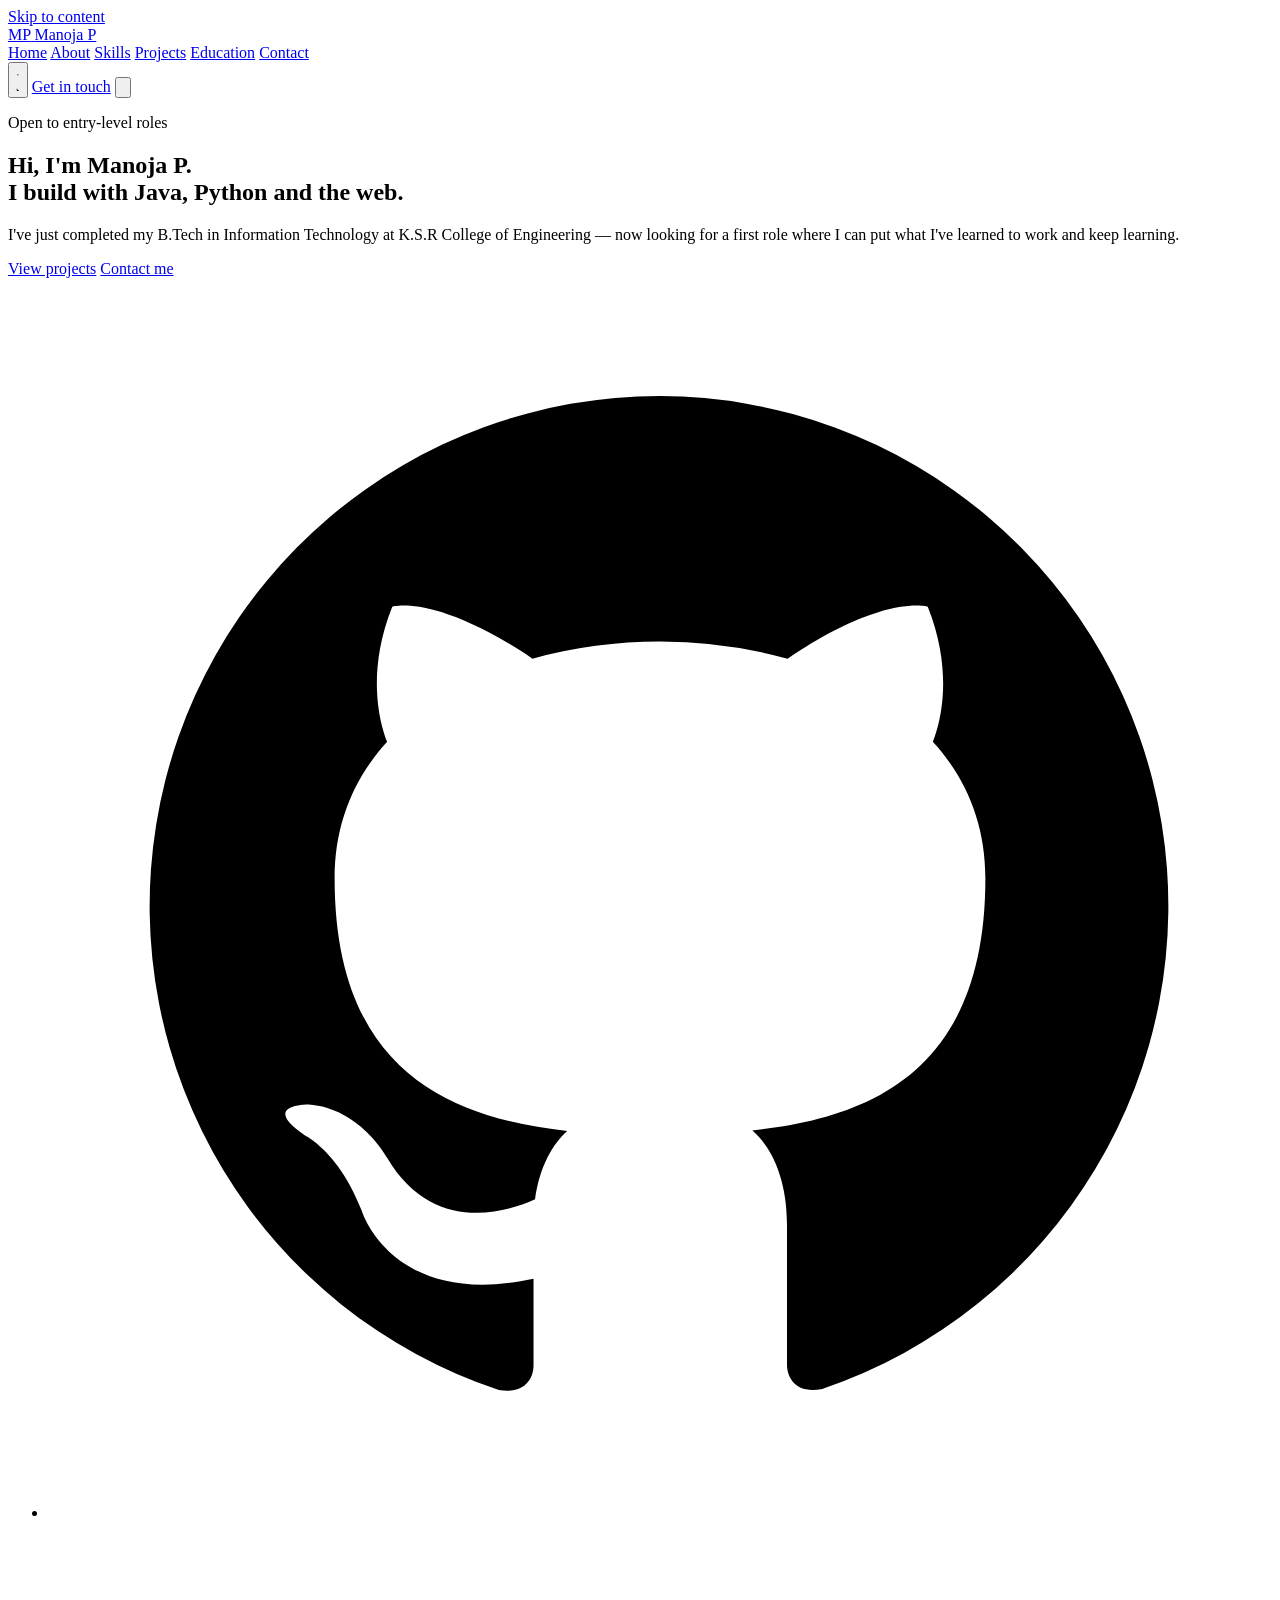
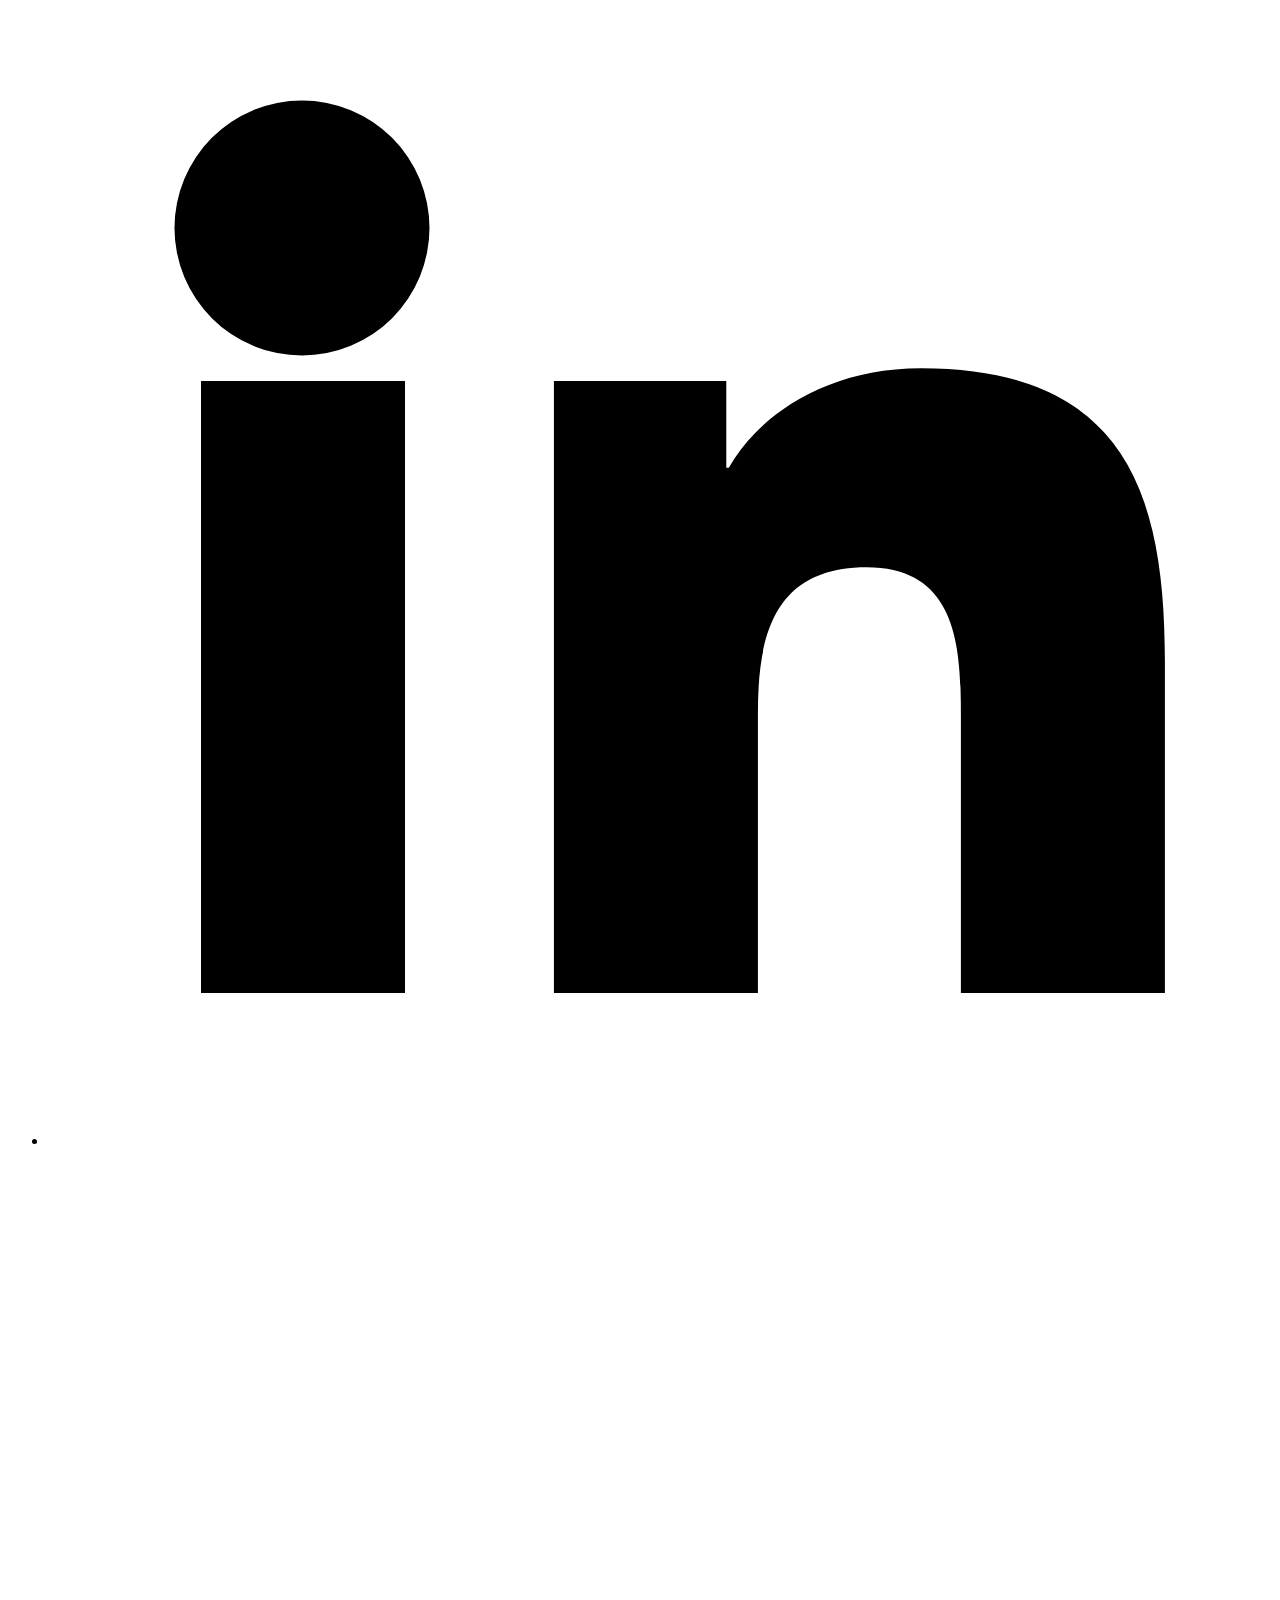
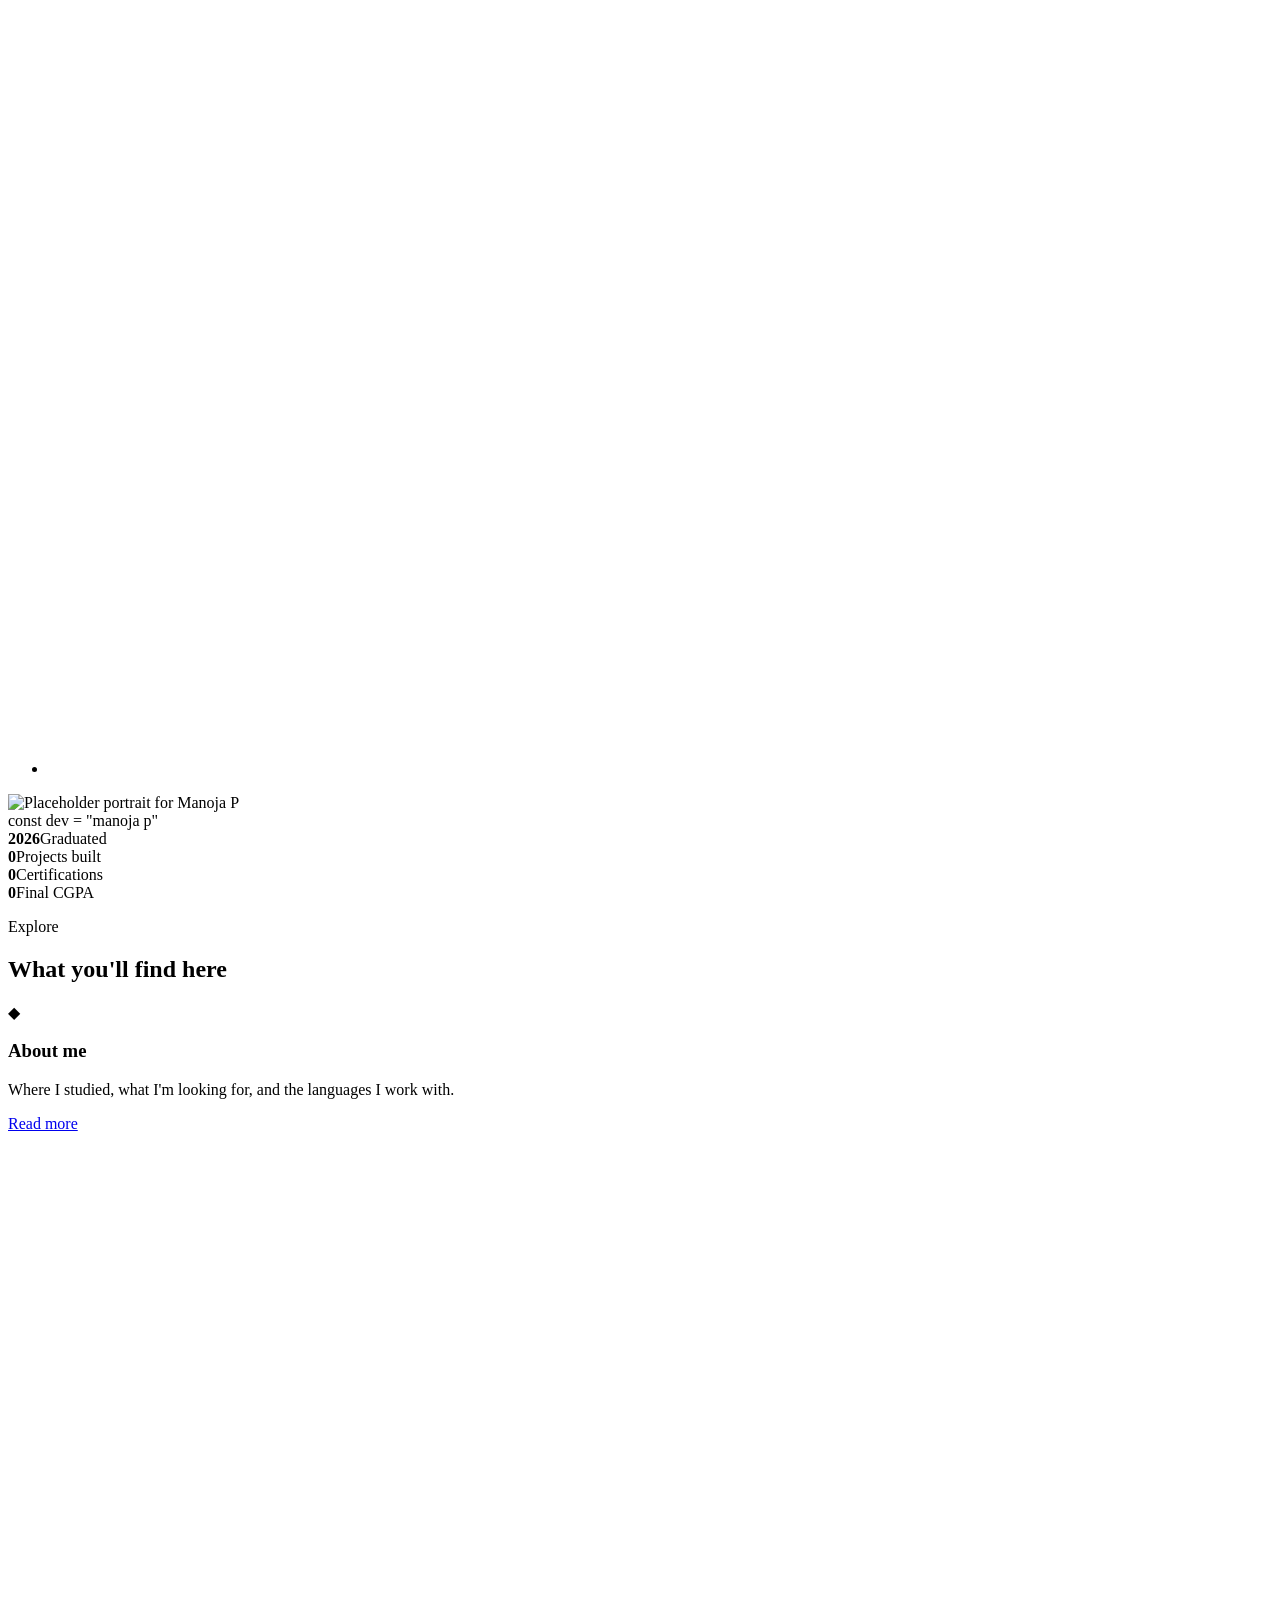
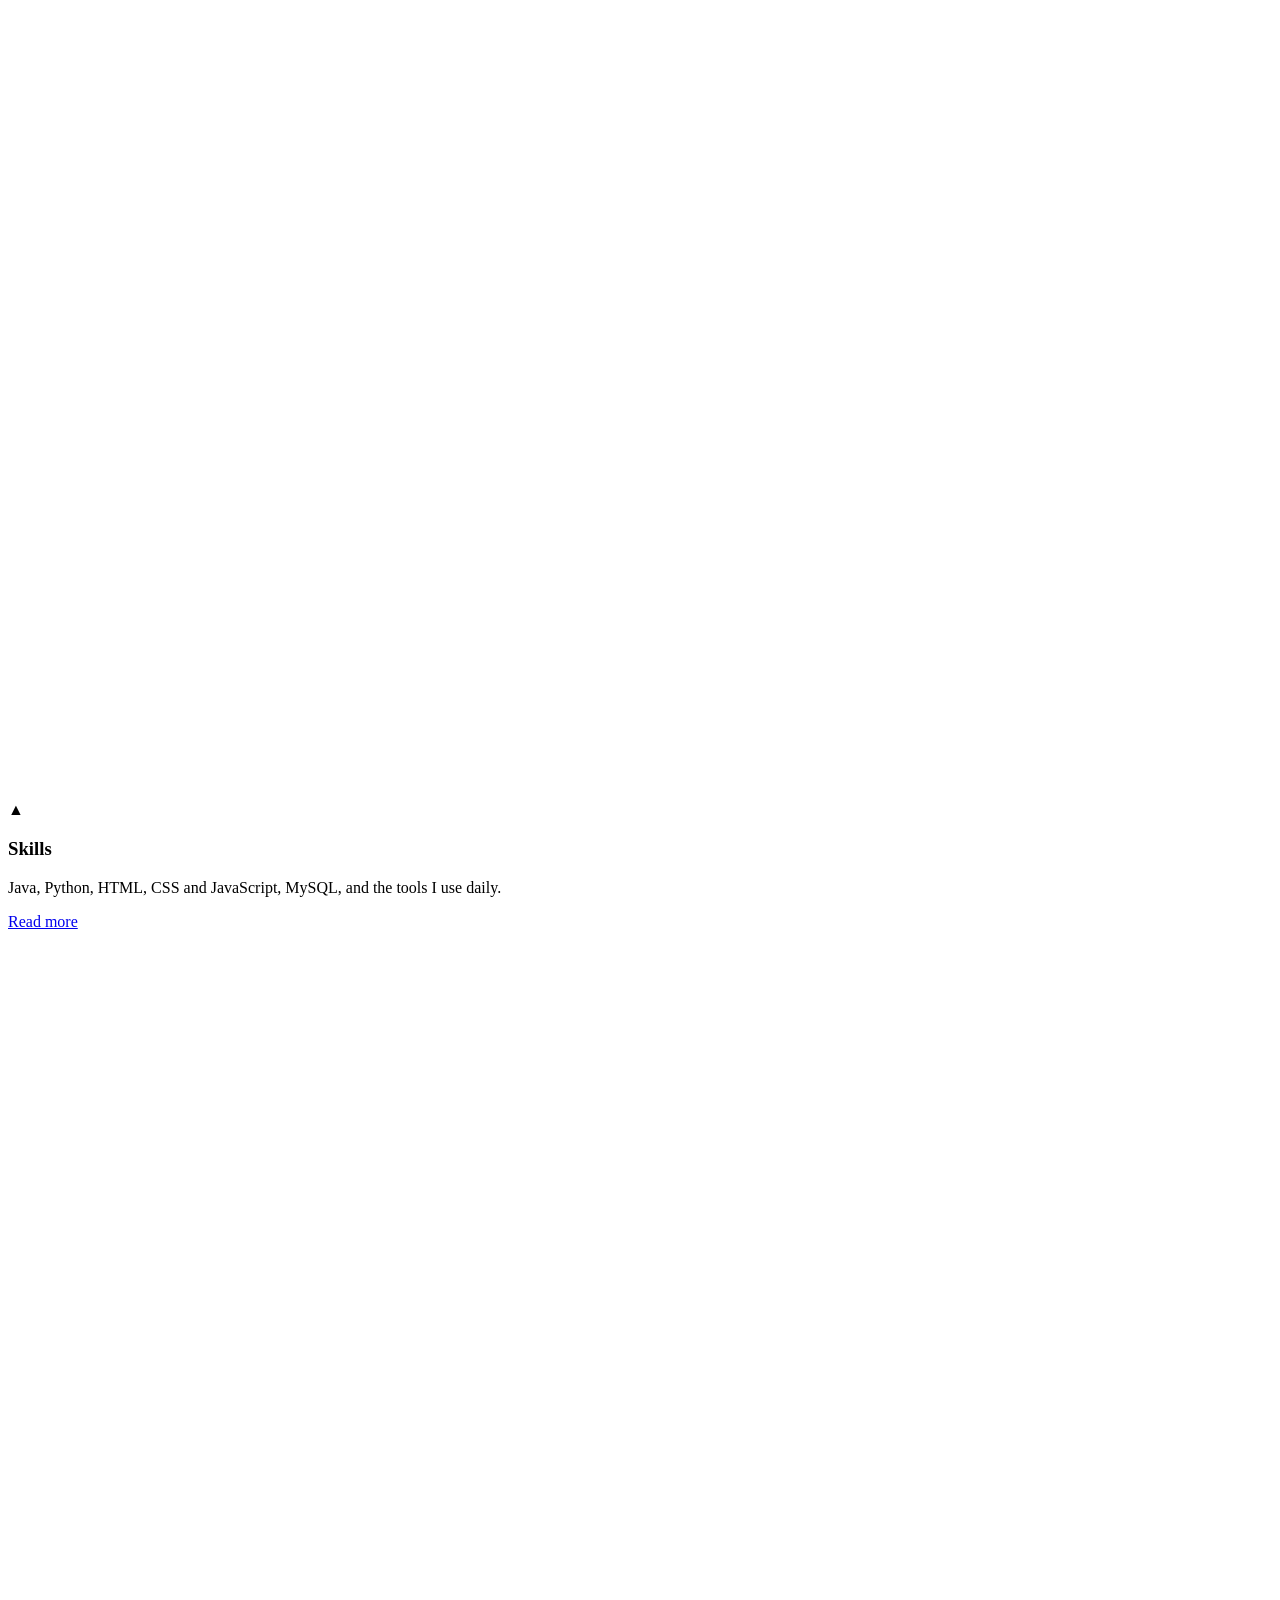
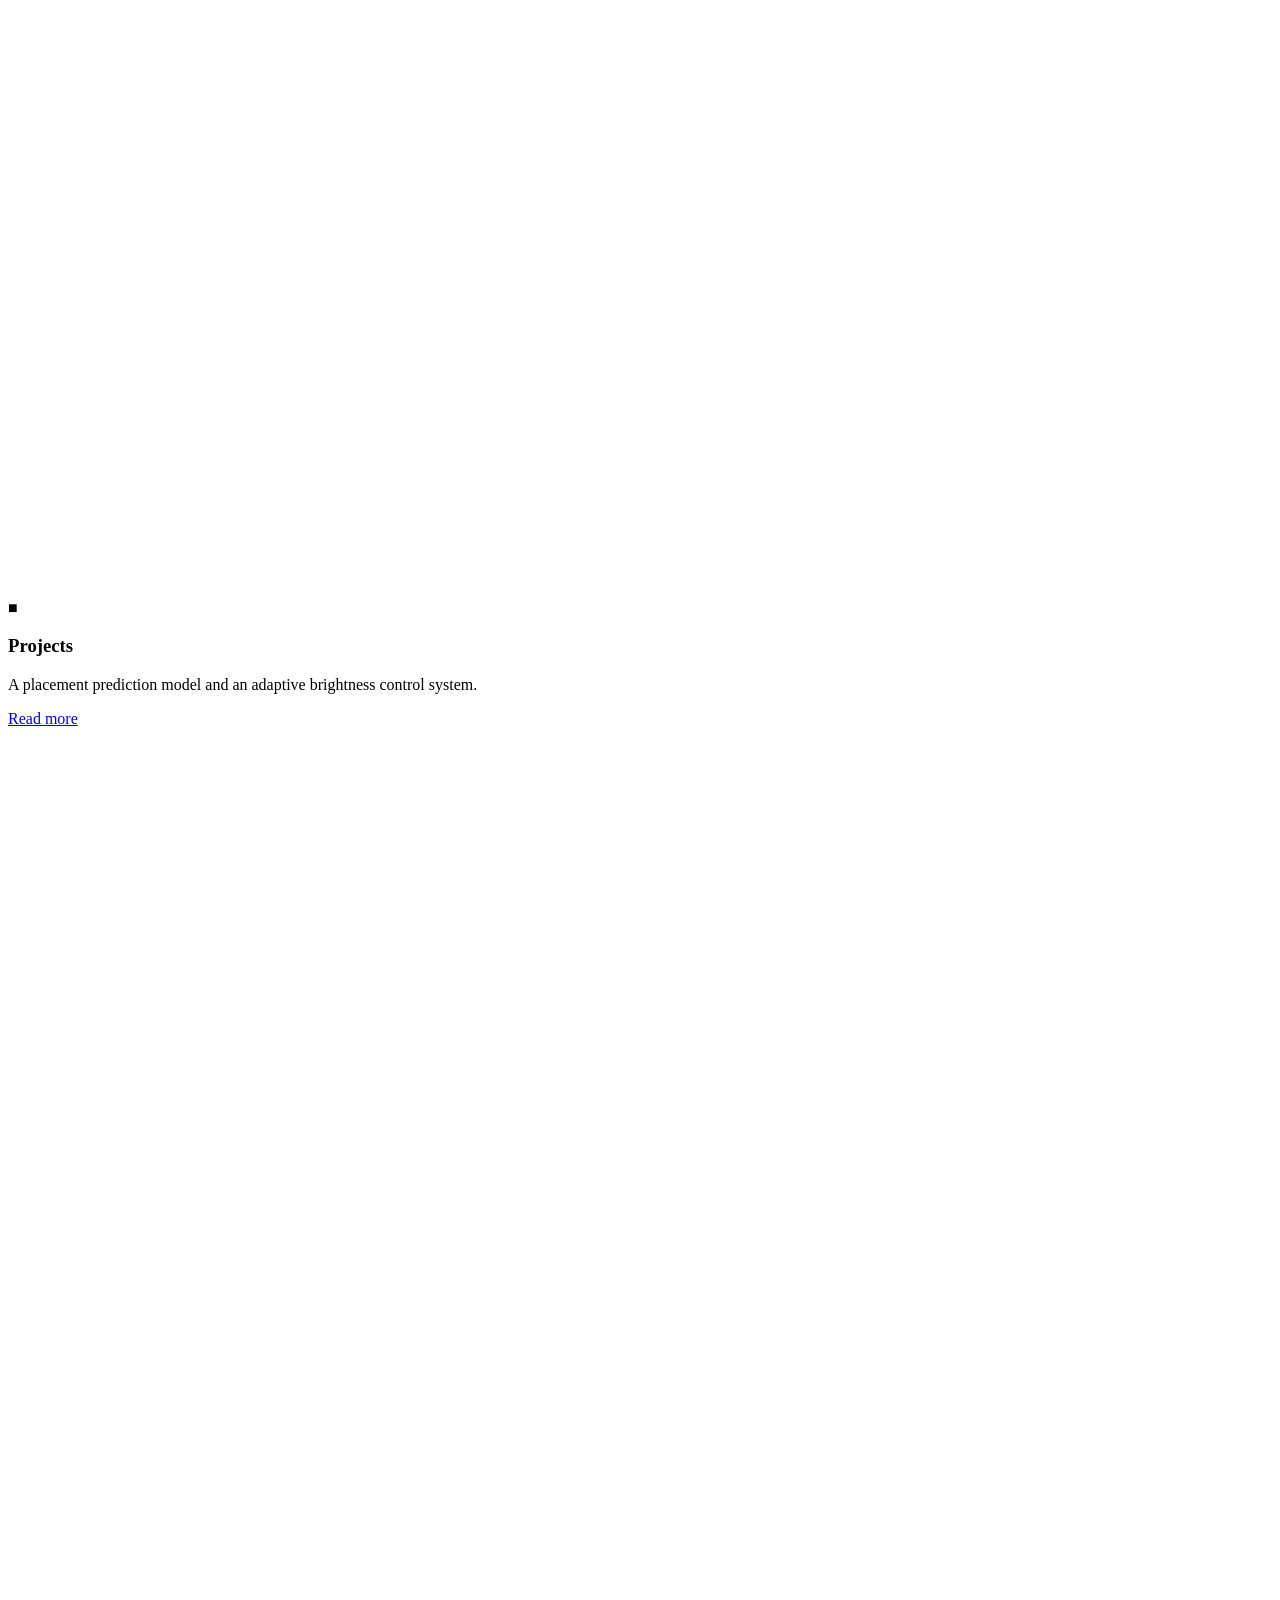
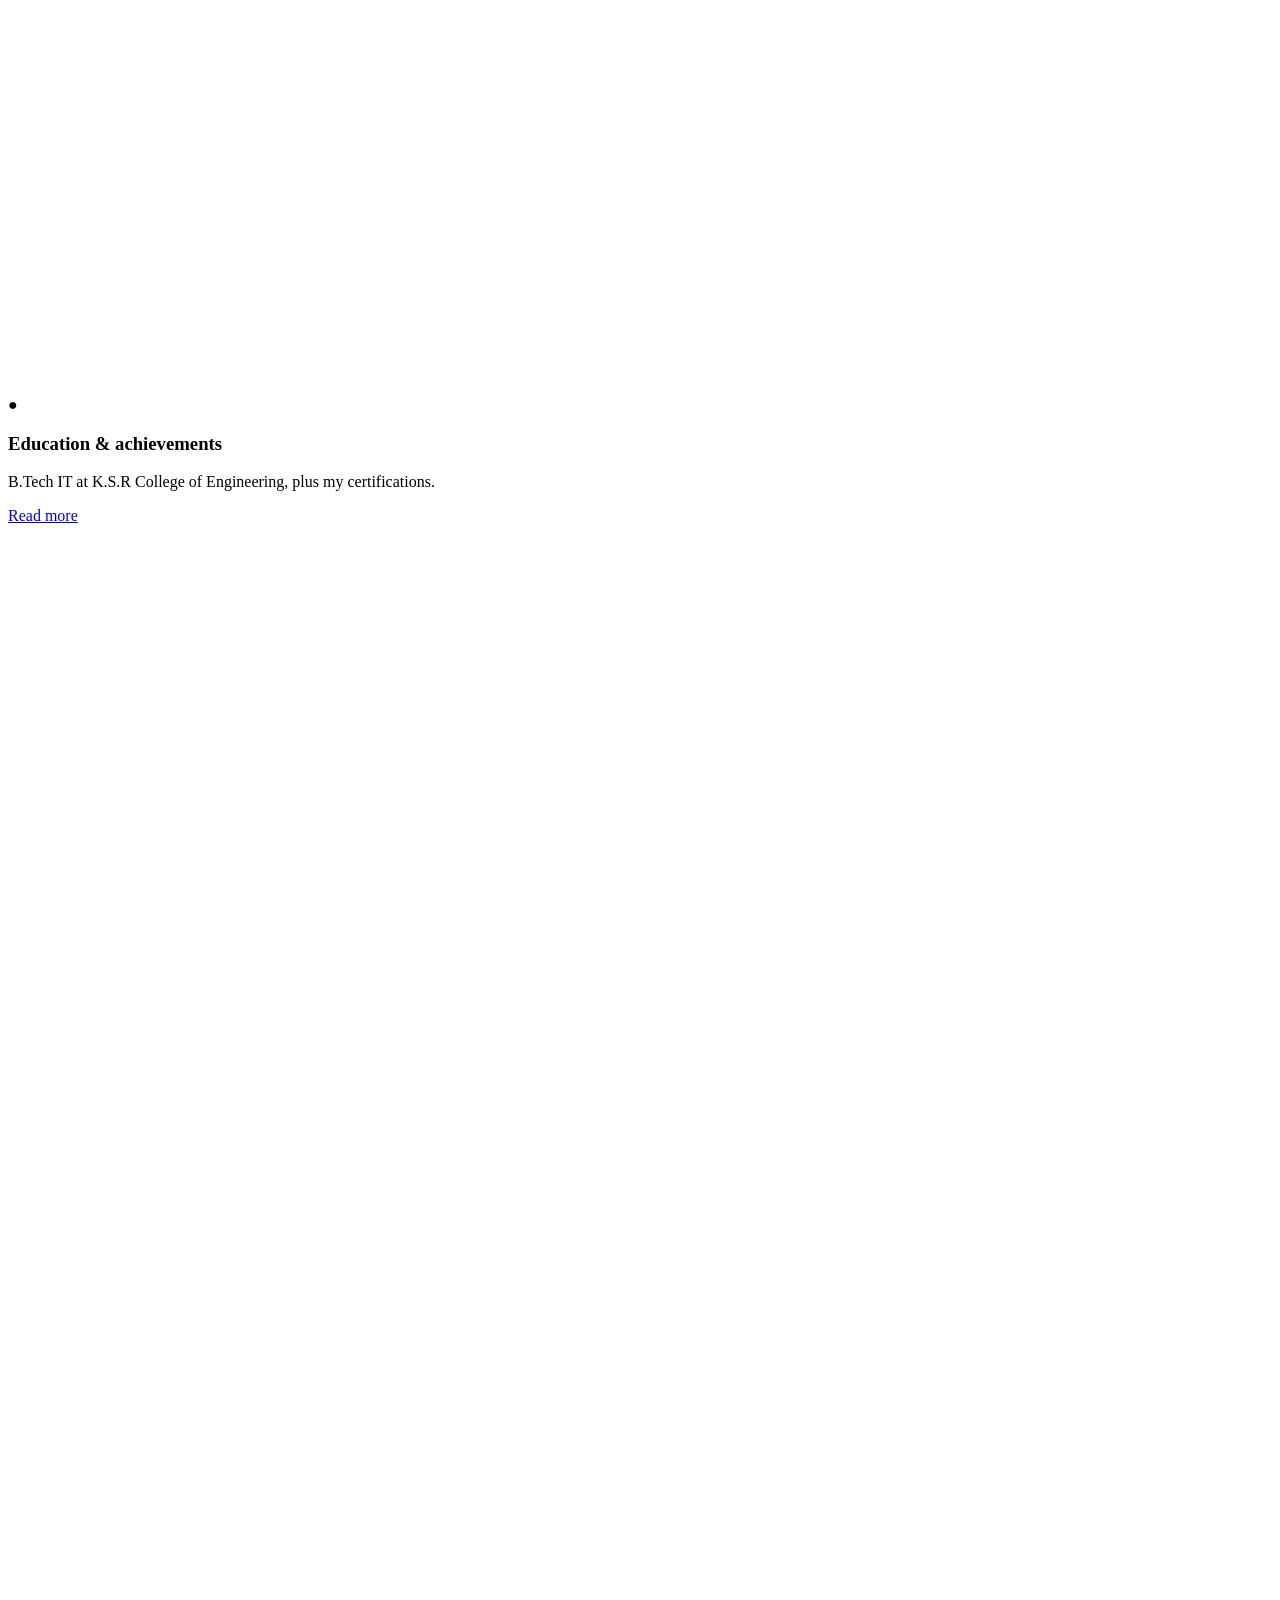
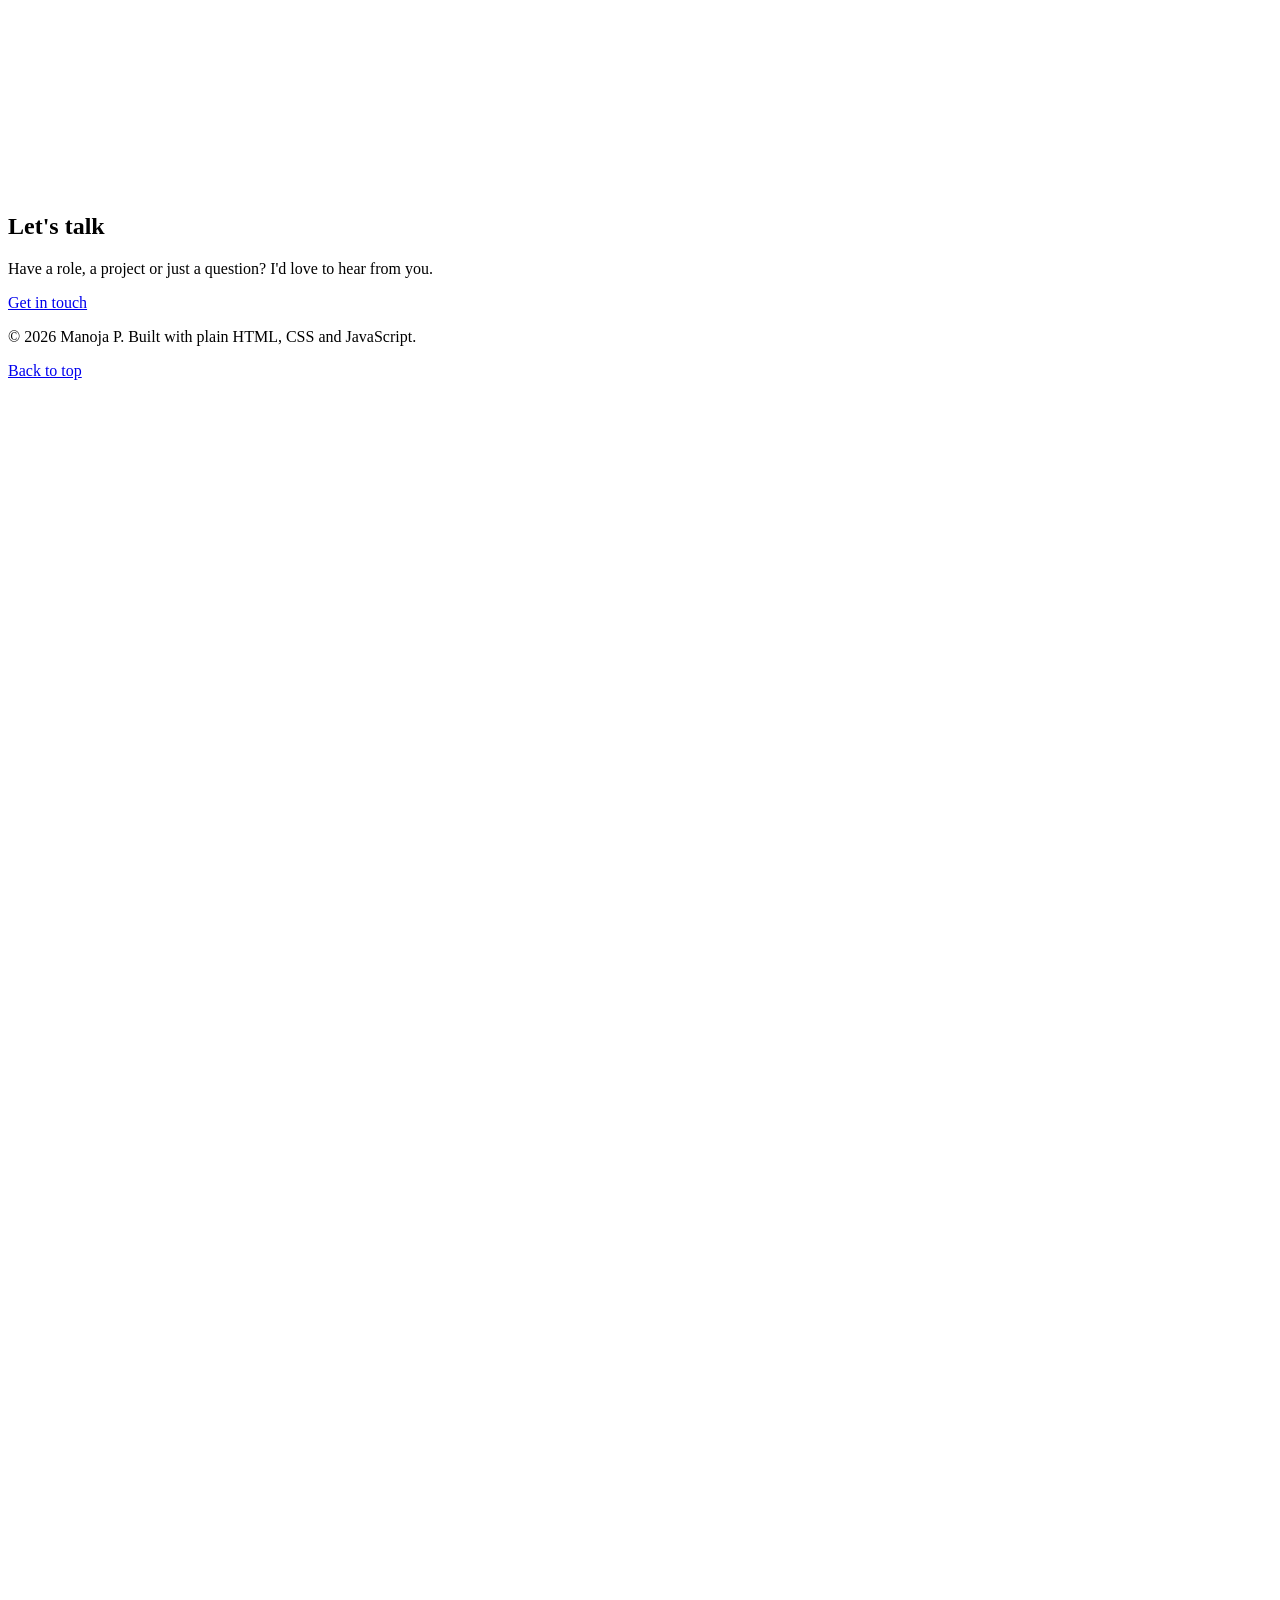
==== index.html @ a6703a27 "Add home page" ====
<!DOCTYPE html>
<html lang="en" data-theme="dark">
<head>
<meta charset="UTF-8" />
<meta name="viewport" content="width=device-width, initial-scale=1.0" />
<title>Manoja P — Information Technology Graduate &amp; Developer</title>
<meta name="description" content="Portfolio of Manoja P, an Information Technology graduate from Namakkal, Tamil Nadu, building with Java, Python and the web." />
<meta name="theme-color" content="#0b0f19" />

<meta property="og:type" content="website" />
<meta property="og:title" content="Manoja P — Information Technology Graduate &amp; Developer" />
<meta property="og:description" content="Portfolio of Manoja P, an Information Technology graduate from Namakkal, Tamil Nadu, building with Java, Python and the web." />
<!-- Live at GitHub Pages. If the site moves to another domain or the repo is
     renamed, update the four absolute URLs below (search for "SITE_URL"). -->
<meta property="og:url" content="https://manoja-p.github.io/portfolio/" />
<meta property="og:image" content="https://manoja-p.github.io/portfolio/assets/img/og-cover.png" />
<meta property="og:image:width" content="1200" />
<meta property="og:image:height" content="630" />
<meta property="og:image:alt" content="Manoja P — Information Technology Graduate" />
<meta name="twitter:card" content="summary_large_image" />
<meta name="twitter:title" content="Manoja P — Information Technology Graduate &amp; Developer" />
<meta name="twitter:description" content="Portfolio of Manoja P, an Information Technology graduate from Namakkal, Tamil Nadu, building with Java, Python and the web." />
<meta name="twitter:image" content="https://manoja-p.github.io/portfolio/assets/img/og-cover.png" />

<link rel="icon" href="assets/favicon.svg" type="image/svg+xml" />
<link rel="stylesheet" href="assets/css/style.css" />
<script>
  // Apply the saved theme before first paint to avoid a flash.
  try {
    var saved = localStorage.getItem("theme");
    if (saved) document.documentElement.dataset.theme = saved;
  } catch (e) {}
</script>
</head>
<body>
<a class="skip-link" href="#main">Skip to content</a>

<header class="site-header" id="header">
  <div class="wrap header-inner">
    <a class="brand" href="index.html" aria-label="Home">
      <span class="brand-mark" aria-hidden="true">MP</span>
      <span class="brand-text">Manoja&nbsp;P</span>
    </a>

    <nav class="nav" id="nav" aria-label="Primary">
      <a href="index.html" class="active" aria-current="page">Home</a>
      <a href="about.html">About</a>
      <a href="skills.html">Skills</a>
      <a href="projects.html">Projects</a>
      <a href="education.html">Education</a>
      <a href="contact.html">Contact</a>
    </nav>

    <div class="header-actions">
      <button class="icon-btn" id="theme-toggle" type="button" aria-label="Switch theme" aria-pressed="false">
        <svg class="i-sun" viewBox="0 0 24 24" aria-hidden="true"><circle cx="12" cy="12" r="4.2"/><g stroke-width="2" stroke-linecap="round"><path d="M12 2.5v2.2M12 19.3v2.2M2.5 12h2.2M19.3 12h2.2M5.2 5.2l1.6 1.6M17.2 17.2l1.6 1.6M18.8 5.2l-1.6 1.6M6.8 17.2l-1.6 1.6"/></g></svg>
        <svg class="i-moon" viewBox="0 0 24 24" aria-hidden="true"><path d="M20.5 14.6A8.6 8.6 0 0 1 9.4 3.5a8.6 8.6 0 1 0 11.1 11.1Z"/></svg>
      </button>
      <a class="btn btn-sm btn-primary hide-sm" href="contact.html">Get in touch</a>
      <button class="icon-btn menu-btn" id="menu-btn" type="button" aria-label="Open menu" aria-expanded="false" aria-controls="nav">
        <svg viewBox="0 0 24 24" aria-hidden="true"><g stroke-width="2" stroke-linecap="round"><path d="M4 7h16M4 12h16M4 17h16"/></g></svg>
      </button>
    </div>
  </div>
</header>

<main id="main">
<span id="top"></span>

<section class="hero">
  <div class="hero-bg" aria-hidden="true">
    <span class="orb orb-1"></span>
    <span class="orb orb-2"></span>
    <span class="grid-lines"></span>
  </div>

  <div class="wrap hero-inner">
    <div class="hero-copy">
      <p class="eyebrow"><span class="dot"></span> Open to entry-level roles</p>
      <h1>Hi, I'm <span class="grad">Manoja P</span>.<br />I build with Java, Python and the web.</h1>
      <p class="lede">
        I've just completed my B.Tech in Information Technology at K.S.R College
        of Engineering — now looking for a first role where I can put what I've
        learned to work and keep learning.
      </p>

      <div class="cta-row">
        <a class="btn btn-primary" href="projects.html">View projects</a>
        <a class="btn btn-ghost" href="contact.html">Contact me</a>
      </div>

      <ul class="socials" aria-label="Social links">
          <li><a href="https://github.com/MANOJA-P" aria-label="GitHub" target="_blank" rel="noopener">
            <svg viewBox="0 0 24 24" aria-hidden="true"><path d="M12 2a10 10 0 0 0-3.16 19.49c.5.09.68-.22.68-.48v-1.7c-2.78.6-3.37-1.34-3.37-1.34-.45-1.16-1.11-1.47-1.11-1.47-.91-.62.07-.61.07-.61 1 .07 1.53 1.03 1.53 1.03.89 1.53 2.34 1.09 2.91.83.09-.65.35-1.09.63-1.34-2.22-.25-4.56-1.11-4.56-4.95 0-1.09.39-1.98 1.03-2.68-.1-.25-.45-1.27.1-2.65 0 0 .84-.27 2.75 1.02a9.5 9.5 0 0 1 5 0c1.91-1.29 2.75-1.02 2.75-1.02.55 1.38.2 2.4.1 2.65.64.7 1.03 1.59 1.03 2.68 0 3.85-2.34 4.7-4.57 4.94.36.31.68.92.68 1.85v2.74c0 .27.18.58.69.48A10 10 0 0 0 12 2Z"/></svg>
          </a></li>
          <li><a href="https://linkedin.com/in/manoja-palaniyappan-9a4b27265/" aria-label="LinkedIn" target="_blank" rel="noopener">
            <svg viewBox="0 0 24 24" aria-hidden="true"><path d="M4.98 3.5a2.5 2.5 0 1 1 0 5 2.5 2.5 0 0 1 0-5ZM3 9h4v12H3V9Zm6.5 0h3.8v1.7h.05c.53-.95 1.83-1.95 3.77-1.95 4.03 0 4.78 2.5 4.78 5.75V21h-4v-5.4c0-1.3-.03-2.95-1.85-2.95-1.85 0-2.13 1.4-2.13 2.86V21h-4V9Z"/></svg>
          </a></li>
          <li><a href="mailto:ceitmanoja26@gmail.com" aria-label="Email">
            <svg viewBox="0 0 24 24" aria-hidden="true"><path d="M3 5h18v14H3V5Zm2.2 2 6.8 5 6.8-5" fill="none" stroke-width="1.9" stroke-linejoin="round"/></svg>
          </a></li>
        </ul>
    </div>

    <div class="hero-visual">
      <div class="avatar-card">
        <img src="assets/img/avatar.svg" alt="Placeholder portrait for Manoja P" width="420" height="420" />
        <div class="code-chip" aria-hidden="true">
          <span class="c-key">const</span> <span class="c-var">dev</span> <span class="c-op">=</span> <span class="c-str">"manoja p"</span>
        </div>
      </div>
    </div>
  </div>

  <div class="stats wrap" aria-label="Highlights">
    <div class="stat reveal"><strong>2026</strong><span>Graduated</span></div>
    <div class="stat reveal"><strong data-count="2">0</strong><span>Projects built</span></div>
    <div class="stat reveal"><strong data-count="2">0</strong><span>Certifications</span></div>
    <div class="stat reveal"><strong data-count="7.7" data-decimals="1">0</strong><span>Final CGPA</span></div>
  </div>
</section>

<section class="section">
  <div class="wrap">
    <header class="section-head reveal">
      <p class="kicker">Explore</p>
      <h2>What you'll find here</h2>
    </header>

    <div class="explore-grid">
      <article class="card explore-card reveal">
        <span class="ico" aria-hidden="true">◆</span>
        <h3>About me</h3>
        <p>Where I studied, what I'm looking for, and the languages I work with.</p>
        <a class="text-link" href="about.html">Read more <svg viewBox="0 0 24 24" aria-hidden="true"><path d="M5 12h13m0 0-5-5m5 5-5 5" fill="none" stroke-width="1.9" stroke-linecap="round" stroke-linejoin="round"/></svg></a>
      </article>
      <article class="card explore-card reveal">
        <span class="ico" aria-hidden="true">▲</span>
        <h3>Skills</h3>
        <p>Java, Python, HTML, CSS and JavaScript, MySQL, and the tools I use daily.</p>
        <a class="text-link" href="skills.html">Read more <svg viewBox="0 0 24 24" aria-hidden="true"><path d="M5 12h13m0 0-5-5m5 5-5 5" fill="none" stroke-width="1.9" stroke-linecap="round" stroke-linejoin="round"/></svg></a>
      </article>
      <article class="card explore-card reveal">
        <span class="ico" aria-hidden="true">■</span>
        <h3>Projects</h3>
        <p>A placement prediction model and an adaptive brightness control system.</p>
        <a class="text-link" href="projects.html">Read more <svg viewBox="0 0 24 24" aria-hidden="true"><path d="M5 12h13m0 0-5-5m5 5-5 5" fill="none" stroke-width="1.9" stroke-linecap="round" stroke-linejoin="round"/></svg></a>
      </article>
      <article class="card explore-card reveal">
        <span class="ico" aria-hidden="true">●</span>
        <h3>Education &amp; achievements</h3>
        <p>B.Tech IT at K.S.R College of Engineering, plus my certifications.</p>
        <a class="text-link" href="education.html">Read more <svg viewBox="0 0 24 24" aria-hidden="true"><path d="M5 12h13m0 0-5-5m5 5-5 5" fill="none" stroke-width="1.9" stroke-linecap="round" stroke-linejoin="round"/></svg></a>
      </article>
    </div>
  </div>
</section>

<section class="section cta-band">
  <div class="wrap cta-inner">
    <div>
      <h2>Let's talk</h2>
      <p class="lede">Have a role, a project or just a question? I'd love to hear from you.</p>
    </div>
    <a class="btn btn-primary" href="contact.html">Get in touch</a>
  </div>
</section>
</main>

<footer class="site-footer">
  <div class="wrap footer-inner">
    <p>© <span id="year">2026</span> Manoja P. Built with plain HTML, CSS and JavaScript.</p>
    <a href="#top" class="text-link">Back to top
      <svg viewBox="0 0 24 24" aria-hidden="true"><path d="M12 19V5m0 0-6 6m6-6 6 6" fill="none" stroke-width="1.9" stroke-linecap="round" stroke-linejoin="round"/></svg>
    </a>
  </div>
</footer>

<script src="assets/js/main.js"></script>
</body>
</html>
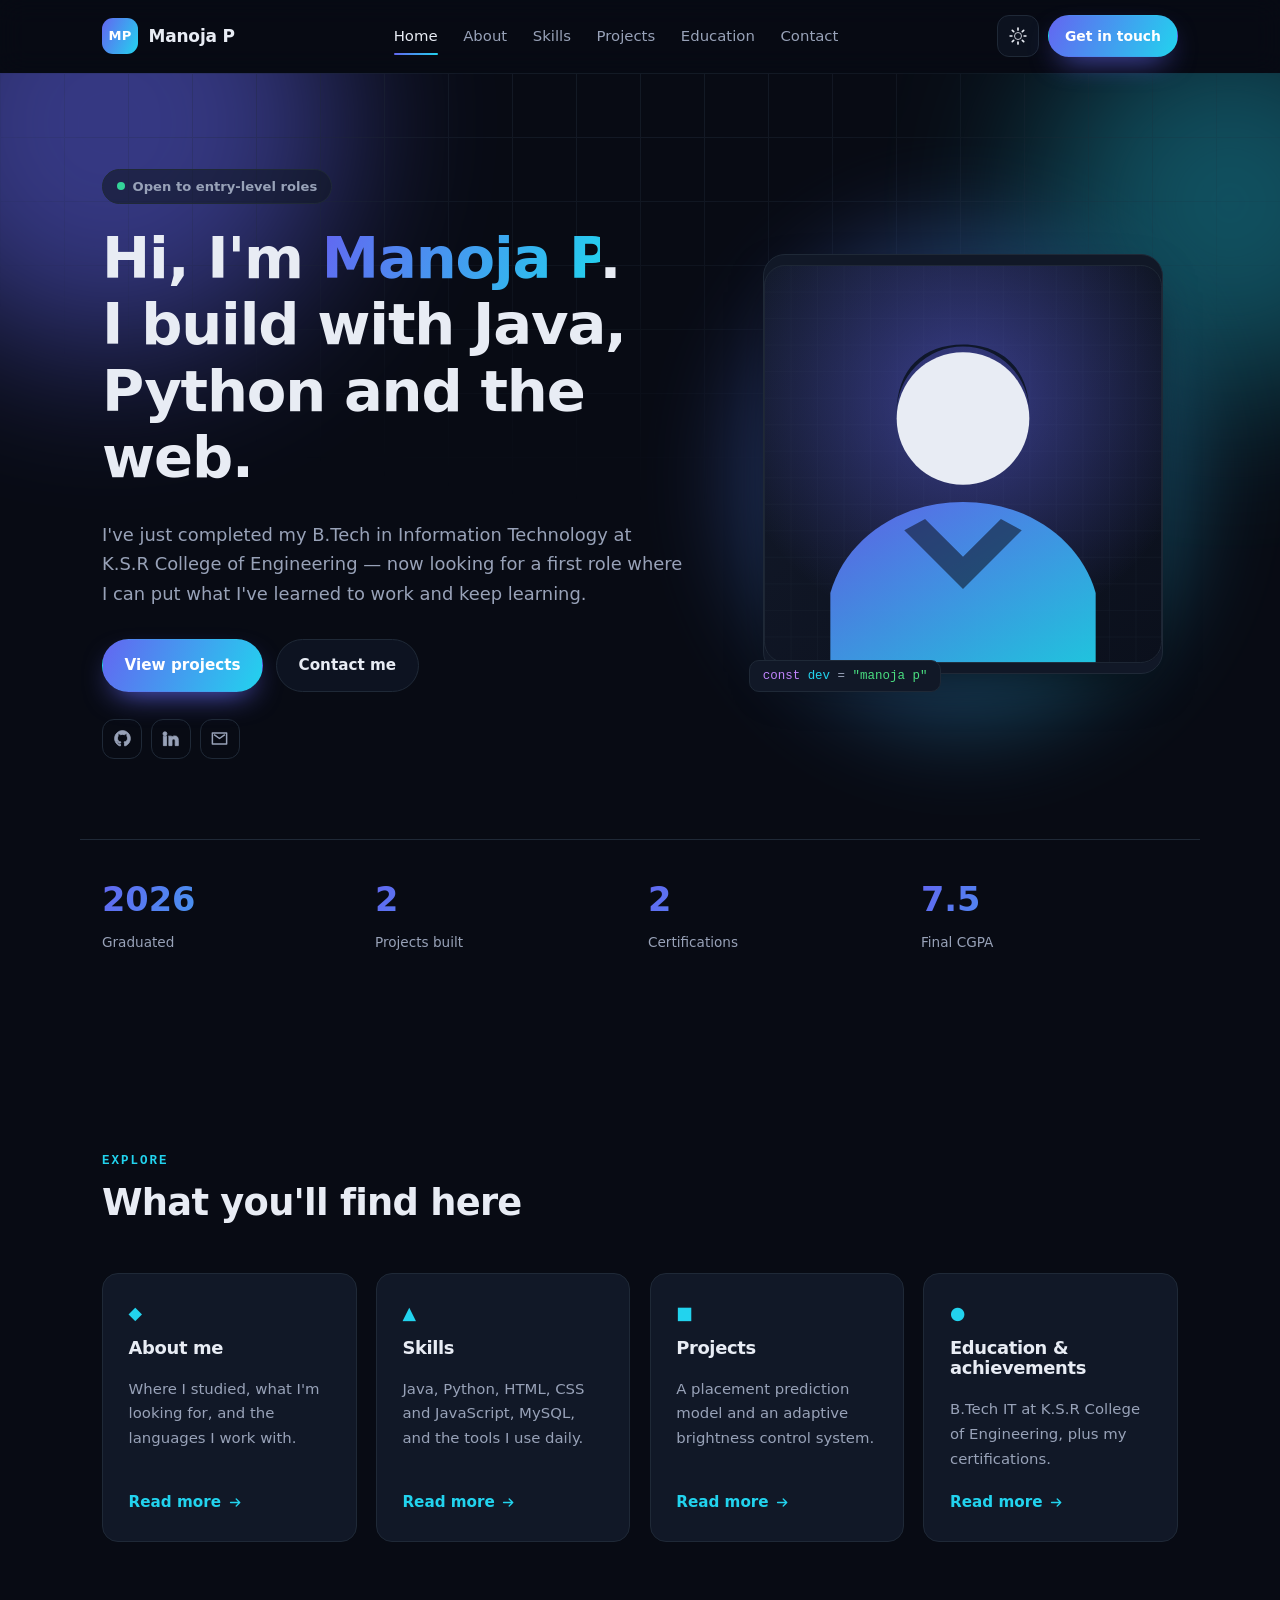
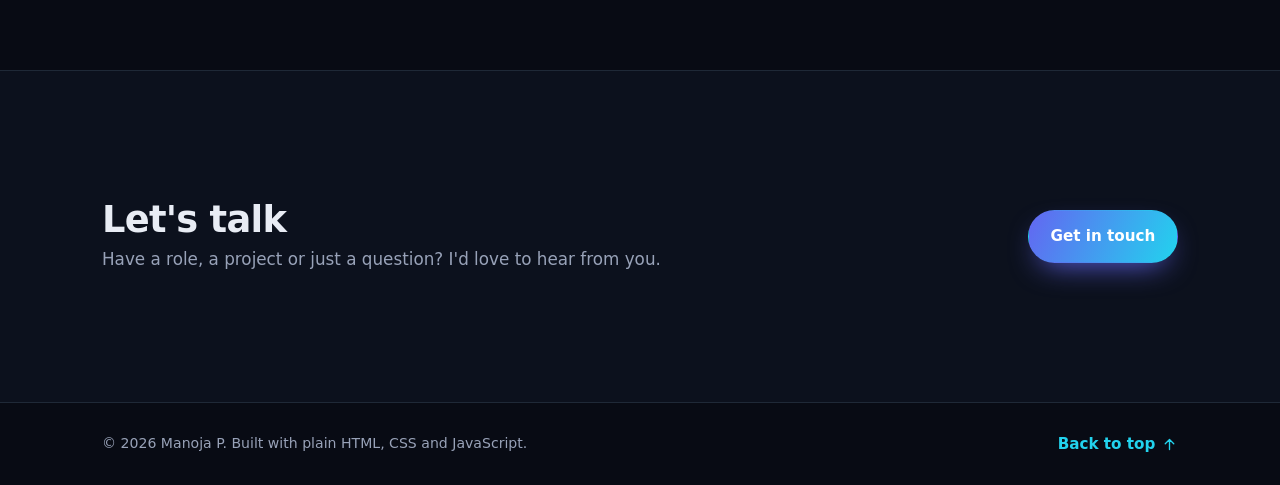
==== commit 6db02ffd: "Link the three stylesheets on the home page" ====
--- a/index.html
+++ b/index.html
@@ -23,7 +23,9 @@
 <meta name="twitter:image" content="https://manoja-p.github.io/portfolio/assets/img/og-cover.png" />
 
 <link rel="icon" href="assets/favicon.svg" type="image/svg+xml" />
-<link rel="stylesheet" href="assets/css/style.css" />
+<link rel="stylesheet" href="assets/css/base.css" />
+<link rel="stylesheet" href="assets/css/sections.css" />
+<link rel="stylesheet" href="assets/css/extras.css" />
 <script>
   // Apply the saved theme before first paint to avoid a flash.
   try {
--- a/assets/css/base.css
+++ b/assets/css/base.css
@@ -0,0 +1,166 @@
+/* base.css — design tokens, reset, layout primitives, buttons and the site header. */
+
+/* ==========================================================================
+   Portfolio — single stylesheet
+   Sections: 1 tokens · 2 reset · 3 layout · 4 header · 5 hero · 6 about/skills
+             7 projects · 8 timeline · 9 contact · 10 footer · 11 responsive
+   ========================================================================== */
+
+/* 1. Design tokens ------------------------------------------------------- */
+:root {
+  --wrap: 1120px;
+  --radius: 16px;
+  --radius-sm: 10px;
+  --ease: cubic-bezier(.22,.61,.36,1);
+
+  --accent: #6366f1;
+  --accent-2: #22d3ee;
+  --grad: linear-gradient(115deg, var(--accent), var(--accent-2));
+
+  color-scheme: dark;
+  --bg: #080b14;
+  --bg-alt: #0c111d;
+  --surface: #111827;
+  --surface-2: #151d2e;
+  --border: #1f2937;
+  --text: #e8ecf4;
+  --text-dim: #98a2b8;
+  --shadow: 0 18px 50px -20px rgba(0,0,0,.75);
+  --header-bg: rgba(8,11,20,.72);
+}
+
+[data-theme="light"] {
+  color-scheme: light;
+  --bg: #f7f8fc;
+  --bg-alt: #eef1f8;
+  --surface: #ffffff;
+  --surface-2: #f4f6fb;
+  --border: #dfe4ee;
+  --text: #0f172a;
+  --text-dim: #5a6579;
+  --shadow: 0 18px 45px -22px rgba(15,23,42,.28);
+  --header-bg: rgba(247,248,252,.78);
+}
+
+/* 2. Reset --------------------------------------------------------------- */
+*, *::before, *::after { box-sizing: border-box; }
+html { scroll-behavior: smooth; -webkit-text-size-adjust: 100%; }
+body {
+  margin: 0;
+  background: var(--bg);
+  color: var(--text);
+  font-family: ui-sans-serif, system-ui, -apple-system, "Segoe UI", Roboto, Inter,
+    "Helvetica Neue", Arial, sans-serif;
+  font-size: 17px;
+  line-height: 1.65;
+  -webkit-font-smoothing: antialiased;
+  overflow-x: hidden;
+}
+img { max-width: 100%; display: block; }
+a { color: inherit; text-decoration: none; }
+button { font: inherit; color: inherit; }
+h1, h2, h3 { line-height: 1.15; margin: 0 0 .5em; letter-spacing: -.02em; font-weight: 700; }
+h1 { font-size: clamp(2.1rem, 6vw, 3.6rem); }
+h2 { font-size: clamp(1.6rem, 3.4vw, 2.3rem); }
+h3 { font-size: 1.12rem; }
+p { margin: 0 0 1em; }
+ul, ol, dl { margin: 0; padding: 0; list-style: none; }
+:focus-visible { outline: 2px solid var(--accent-2); outline-offset: 3px; border-radius: 4px; }
+::selection { background: var(--accent); color: #fff; }
+
+.skip-link {
+  position: absolute; left: 1rem; top: -100px; z-index: 200;
+  background: var(--accent); color: #fff; padding: .6rem 1rem; border-radius: 8px;
+  transition: top .2s var(--ease);
+}
+.skip-link:focus { top: 1rem; }
+
+/* 3. Layout -------------------------------------------------------------- */
+.wrap { width: 100%; max-width: var(--wrap); margin-inline: auto; padding-inline: 22px; }
+.section { padding: clamp(4.5rem, 10vw, 8rem) 0; position: relative; }
+.section-alt { background: var(--bg-alt); }
+.section-alt::before, .section-alt::after {
+  content: ""; position: absolute; left: 0; right: 0; height: 1px; background: var(--border);
+}
+.section-alt::before { top: 0; } .section-alt::after { bottom: 0; }
+
+.section-head { max-width: 46rem; margin-bottom: 3rem; }
+.kicker {
+  font: 600 .78rem/1 ui-monospace, SFMono-Regular, Menlo, monospace;
+  letter-spacing: .16em; text-transform: uppercase;
+  color: var(--accent-2); margin: 0 0 .9rem;
+}
+.lede { color: var(--text-dim); font-size: 1.05rem; max-width: 38rem; }
+
+.card {
+  background: var(--surface);
+  border: 1px solid var(--border);
+  border-radius: var(--radius);
+  padding: 1.6rem;
+  transition: transform .35s var(--ease), border-color .35s var(--ease);
+}
+.card:hover { transform: translateY(-4px); border-color: color-mix(in oklab, var(--accent) 55%, var(--border)); }
+
+/* buttons */
+.btn {
+  display: inline-flex; align-items: center; justify-content: center; gap: .5rem;
+  padding: .8rem 1.35rem; border-radius: 999px; border: 1px solid transparent;
+  font-weight: 600; font-size: .95rem; cursor: pointer; white-space: nowrap;
+  transition: transform .2s var(--ease), box-shadow .3s var(--ease),
+              background .3s var(--ease), border-color .3s var(--ease);
+}
+.btn:hover { transform: translateY(-2px); }
+.btn-primary { background: var(--grad); color: #fff; box-shadow: 0 12px 30px -12px var(--accent); }
+.btn-primary:hover { box-shadow: 0 18px 38px -14px var(--accent); }
+.btn-ghost { border-color: var(--border); background: color-mix(in oklab, var(--surface) 70%, transparent); }
+.btn-ghost:hover { border-color: var(--accent); }
+.btn-sm { padding: .55rem 1rem; font-size: .87rem; }
+
+.text-link {
+  display: inline-flex; align-items: center; gap: .35rem;
+  font-weight: 600; color: var(--accent-2); font-size: .95rem;
+}
+.text-link svg { width: 17px; height: 17px; stroke: currentColor; fill: none; transition: transform .25s var(--ease); }
+.text-link:hover svg { transform: translate(2px, -2px); }
+
+.icon-btn {
+  display: grid; place-items: center; width: 42px; height: 42px;
+  border-radius: 12px; border: 1px solid var(--border);
+  background: color-mix(in oklab, var(--surface) 60%, transparent);
+  cursor: pointer; transition: border-color .25s var(--ease), background .25s var(--ease);
+}
+.icon-btn:hover { border-color: var(--accent); }
+.icon-btn svg { width: 20px; height: 20px; stroke: currentColor; fill: none; }
+
+/* 4. Header -------------------------------------------------------------- */
+.site-header {
+  position: sticky; top: 0; z-index: 100;
+  backdrop-filter: blur(14px);
+  background: var(--header-bg);
+  border-bottom: 1px solid transparent;
+  transition: border-color .3s var(--ease), background .3s var(--ease);
+}
+.site-header.scrolled { border-bottom-color: var(--border); }
+.header-inner { display: flex; align-items: center; justify-content: space-between; gap: 1rem; height: 72px; }
+
+.brand { display: inline-flex; align-items: center; gap: .65rem; font-weight: 700; letter-spacing: -.01em; }
+.brand-mark {
+  display: grid; place-items: center; width: 36px; height: 36px; border-radius: 11px;
+  background: var(--grad); color: #fff; font-size: .82rem; font-weight: 800; letter-spacing: .02em;
+}
+
+.nav { display: flex; gap: 1.6rem; }
+.nav a { position: relative; font-size: .93rem; color: var(--text-dim); transition: color .25s var(--ease); }
+.nav a::after {
+  content: ""; position: absolute; left: 0; bottom: -7px; height: 2px; width: 0;
+  background: var(--grad); border-radius: 2px; transition: width .3s var(--ease);
+}
+.nav a:hover, .nav a.active { color: var(--text); }
+.nav a:hover::after, .nav a.active::after { width: 100%; }
+
+.header-actions { display: flex; align-items: center; gap: .55rem; }
+.menu-btn { display: none; }
+#theme-toggle .i-moon { display: none; }
+[data-theme="light"] #theme-toggle .i-sun { display: none; }
+[data-theme="light"] #theme-toggle .i-moon { display: block; }
+
--- a/assets/css/sections.css
+++ b/assets/css/sections.css
@@ -0,0 +1,131 @@
+/* sections.css — hero, about & skills, and project cards. */
+
+/* 5. Hero ---------------------------------------------------------------- */
+.hero { position: relative; padding: clamp(3.5rem, 8vw, 6rem) 0 clamp(3rem, 6vw, 4.5rem); overflow: hidden; }
+.hero-bg { position: absolute; inset: 0; pointer-events: none; z-index: 0; }
+.orb { position: absolute; border-radius: 50%; filter: blur(80px); opacity: .5; }
+.orb-1 { width: 460px; height: 460px; background: var(--accent); top: -180px; left: -120px; }
+.orb-2 { width: 380px; height: 380px; background: var(--accent-2); top: -60px; right: -140px; opacity: .35; }
+.grid-lines {
+  position: absolute; inset: 0;
+  background-image: linear-gradient(var(--border) 1px, transparent 1px),
+                    linear-gradient(90deg, var(--border) 1px, transparent 1px);
+  background-size: 64px 64px;
+  -webkit-mask-image: radial-gradient(ellipse 80% 60% at 50% 0%, #000 10%, transparent 75%);
+  mask-image: radial-gradient(ellipse 80% 60% at 50% 0%, #000 10%, transparent 75%);
+  opacity: .5;
+}
+.hero-inner {
+  position: relative; z-index: 1;
+  display: grid; grid-template-columns: 1.15fr .85fr; gap: clamp(2rem, 5vw, 4rem); align-items: center;
+}
+.eyebrow {
+  display: inline-flex; align-items: center; gap: .5rem;
+  font-size: .82rem; font-weight: 600; color: var(--text-dim);
+  border: 1px solid var(--border); border-radius: 999px; padding: .35rem .85rem;
+  background: color-mix(in oklab, var(--surface) 60%, transparent); margin: 0 0 1.4rem;
+}
+.dot { width: 8px; height: 8px; border-radius: 50%; background: #34d399; box-shadow: 0 0 0 0 rgba(52,211,153,.7); animation: pulse 2.2s infinite; }
+@keyframes pulse { 70% { box-shadow: 0 0 0 9px rgba(52,211,153,0); } 100% { box-shadow: 0 0 0 0 rgba(52,211,153,0); } }
+.grad { background: var(--grad); -webkit-background-clip: text; background-clip: text; color: transparent; }
+.hero .lede { font-size: 1.12rem; }
+.cta-row { display: flex; flex-wrap: wrap; gap: .8rem; margin: 1.9rem 0 1.7rem; }
+
+.socials { display: flex; gap: .55rem; }
+.socials a {
+  display: grid; place-items: center; width: 40px; height: 40px; border-radius: 12px;
+  border: 1px solid var(--border); color: var(--text-dim);
+  transition: color .25s var(--ease), border-color .25s var(--ease), transform .25s var(--ease);
+}
+.socials a:hover { color: var(--text); border-color: var(--accent); transform: translateY(-3px); }
+.socials svg { width: 19px; height: 19px; fill: currentColor; stroke: currentColor; }
+
+.hero-visual { display: grid; place-items: center; }
+.avatar-card { position: relative; width: min(100%, 400px); }
+.avatar-card::before {
+  content: ""; position: absolute; inset: -6% -6% -12% -6%;
+  background: var(--grad); filter: blur(48px); opacity: .35; border-radius: 50%;
+}
+.avatar-card img {
+  position: relative; border-radius: 22px; border: 1px solid var(--border);
+  background: var(--surface); box-shadow: var(--shadow);
+  animation: float 7s ease-in-out infinite;
+}
+@keyframes float { 50% { transform: translateY(-12px); } }
+.code-chip {
+  position: absolute; bottom: -18px; left: -14px;
+  font: 500 .78rem/1 ui-monospace, SFMono-Regular, Menlo, monospace;
+  background: var(--surface); border: 1px solid var(--border); border-radius: 10px;
+  padding: .55rem .8rem; box-shadow: var(--shadow); white-space: nowrap;
+}
+.c-key { color: #c084fc; } .c-var { color: var(--accent-2); }
+.c-op { color: var(--text-dim); } .c-str { color: #4ade80; }
+
+.stats {
+  position: relative; z-index: 1;
+  display: grid; grid-template-columns: repeat(4, 1fr); gap: 1rem;
+  margin-top: clamp(3rem, 7vw, 5rem);
+  border-top: 1px solid var(--border); padding-top: 2rem;
+}
+.stat strong {
+  display: block; font-size: clamp(1.5rem, 3.5vw, 2.1rem); font-weight: 800;
+  background: var(--grad); -webkit-background-clip: text; background-clip: text; color: transparent;
+}
+.stat span { font-size: .85rem; color: var(--text-dim); }
+
+/* 6. About & skills ------------------------------------------------------ */
+.about-grid { display: grid; grid-template-columns: 1.35fr .65fr; gap: clamp(2rem, 5vw, 4rem); }
+.about-text p { color: var(--text-dim); }
+.about-text strong { color: var(--text); }
+.about-facts {
+  background: var(--surface); border: 1px solid var(--border);
+  border-radius: var(--radius); padding: 1.6rem; align-self: start;
+}
+.about-facts h3 { color: var(--text-dim); text-transform: uppercase; letter-spacing: .1em; font-size: .78rem; }
+.about-facts dl > div { display: flex; justify-content: space-between; gap: 1rem; padding: .68rem 0; border-bottom: 1px dashed var(--border); }
+.about-facts dl > div:last-child { border-bottom: 0; }
+.about-facts dt { color: var(--text-dim); font-size: .9rem; }
+.about-facts dd { margin: 0; font-weight: 600; font-size: .9rem; text-align: right; }
+.pill-ok { color: #34d399; }
+.soft-skills-label {
+  margin: 1.6rem 0 .7rem;
+  font-size: .78rem; font-weight: 600; letter-spacing: .12em;
+  text-transform: uppercase; color: var(--text-dim);
+}
+.cv-line { margin: 1.8rem 0 0; }
+
+.skills-grid { display: grid; grid-template-columns: repeat(auto-fit, minmax(230px, 1fr)); gap: 1.2rem; }
+.skills-grid h3 { display: flex; align-items: center; gap: .55rem; }
+.skills-grid .ico { color: var(--accent-2); font-size: .9rem; }
+.tags { display: flex; flex-wrap: wrap; gap: .45rem; }
+.tags li {
+  font-size: .82rem; padding: .3rem .7rem; border-radius: 999px;
+  background: var(--surface-2); border: 1px solid var(--border); color: var(--text-dim);
+}
+.tags.sm li { font-size: .76rem; padding: .22rem .6rem; }
+
+/* 7. Projects ------------------------------------------------------------ */
+.projects-grid { display: grid; grid-template-columns: repeat(2, 1fr); gap: 1.4rem; }
+.project {
+  background: var(--surface); border: 1px solid var(--border); border-radius: var(--radius);
+  overflow: hidden; display: flex; flex-direction: column;
+  transition: transform .35s var(--ease), border-color .35s var(--ease), box-shadow .35s var(--ease);
+}
+.project:hover { transform: translateY(-6px); border-color: color-mix(in oklab, var(--accent) 55%, var(--border)); box-shadow: var(--shadow); }
+.project-thumb {
+  aspect-ratio: 16 / 9; display: grid; place-items: center; position: relative;
+  border-bottom: 1px solid var(--border); overflow: hidden;
+}
+.project-thumb span { font: 800 2.4rem/1 ui-monospace, monospace; color: rgba(255,255,255,.85); letter-spacing: .05em; }
+.thumb-1 { background: linear-gradient(135deg, #6366f1, #8b5cf6); }
+.thumb-2 { background: linear-gradient(135deg, #0891b2, #22d3ee); }
+.thumb-3 { background: linear-gradient(135deg, #db2777, #f97316); }
+.thumb-4 { background: linear-gradient(135deg, #059669, #84cc16); }
+.project-thumb::after {
+  content: ""; position: absolute; inset: 0;
+  background: radial-gradient(circle at 30% 20%, rgba(255,255,255,.28), transparent 55%);
+}
+.project-body { padding: 1.4rem; display: flex; flex-direction: column; gap: .7rem; flex: 1; }
+.project-body p { color: var(--text-dim); font-size: .95rem; margin: 0; flex: 1; }
+.project-links { display: flex; gap: 1.2rem; margin-top: .3rem; }
+
--- a/assets/css/extras.css
+++ b/assets/css/extras.css
@@ -0,0 +1,144 @@
+/* extras.css — timeline, contact, footer, multi-page pieces and responsive rules. */
+
+/* 8. Timeline ------------------------------------------------------------ */
+.timeline { position: relative; padding-left: 2rem; }
+.timeline::before {
+  content: ""; position: absolute; left: 7px; top: 6px; bottom: 6px; width: 2px;
+  background: linear-gradient(var(--accent), var(--accent-2)); opacity: .45; border-radius: 2px;
+}
+.timeline li { position: relative; padding: 0 0 2.2rem 0; }
+.timeline li:last-child { padding-bottom: 0; }
+.timeline li::before {
+  content: ""; position: absolute; left: -2rem; top: .5rem;
+  width: 16px; height: 16px; border-radius: 50%;
+  background: var(--bg); border: 3px solid var(--accent);
+}
+.section-alt .timeline li::before { background: var(--bg-alt); }
+.when { font: 600 .8rem/1 ui-monospace, monospace; color: var(--accent-2); letter-spacing: .04em; }
+.what h3 { margin: .5rem 0 .35rem; }
+.what .at { color: var(--text-dim); font-weight: 500; }
+.what p { color: var(--text-dim); font-size: .95rem; margin: 0; max-width: 44rem; }
+
+.subhead { margin: 3.2rem 0 1.3rem; font-size: 1.05rem; }
+.awards-grid { display: grid; grid-template-columns: repeat(auto-fit, minmax(280px, 1fr)); gap: 1.2rem; }
+.awards-grid h3 { font-size: 1rem; }
+.awards-grid p { margin: 0; color: var(--text-dim); font-size: .92rem; }
+
+/* 9. Contact ------------------------------------------------------------- */
+.contact-grid { display: grid; grid-template-columns: 1fr 1fr; gap: clamp(2rem, 5vw, 4rem); align-items: start; }
+.contact-list { display: grid; gap: .8rem; margin-top: 1.5rem; }
+.contact-list li { display: flex; align-items: center; gap: .8rem; color: var(--text-dim); }
+.contact-list .ico {
+  display: grid; place-items: center; width: 38px; height: 38px; border-radius: 11px;
+  background: var(--surface); border: 1px solid var(--border); color: var(--accent-2);
+}
+.contact-list a:hover { color: var(--accent-2); }
+
+.contact-form {
+  background: var(--surface); border: 1px solid var(--border);
+  border-radius: var(--radius); padding: 1.7rem; display: grid; gap: 1rem;
+}
+.field { display: grid; gap: .4rem; }
+.field label { font-size: .85rem; font-weight: 600; color: var(--text-dim); }
+.field input, .field textarea {
+  width: 100%; padding: .78rem .9rem; border-radius: var(--radius-sm);
+  background: var(--surface-2); border: 1px solid var(--border); color: var(--text);
+  font: inherit; font-size: .95rem; resize: vertical;
+  transition: border-color .25s var(--ease), box-shadow .25s var(--ease);
+}
+.field input:focus, .field textarea:focus {
+  outline: none; border-color: var(--accent);
+  box-shadow: 0 0 0 3px color-mix(in oklab, var(--accent) 25%, transparent);
+}
+.field input[aria-invalid="true"], .field textarea[aria-invalid="true"] { border-color: #f87171; }
+.form-note { margin: 0; font-size: .9rem; color: var(--text-dim); min-height: 1.2em; }
+.form-note.ok { color: #34d399; }
+.form-note.err { color: #f87171; }
+
+/* 10. Footer ------------------------------------------------------------- */
+.site-footer { border-top: 1px solid var(--border); padding: 1.8rem 0; }
+.footer-inner { display: flex; flex-wrap: wrap; gap: 1rem; align-items: center; justify-content: space-between; }
+.footer-inner p { margin: 0; font-size: .88rem; color: var(--text-dim); }
+
+/* 10b. Multi-page pieces ------------------------------------------------- */
+/* Compact banner used at the top of every inner page. */
+.page-hero {
+  position: relative; overflow: hidden;
+  padding: clamp(2.8rem, 6vw, 4.2rem) 0 clamp(2.2rem, 4vw, 3rem);
+  border-bottom: 1px solid var(--border);
+}
+.page-hero .hero-bg { opacity: .75; }
+.page-hero .orb { filter: blur(70px); }
+.page-hero > .wrap { position: relative; z-index: 1; }
+.page-hero h1 { font-size: clamp(1.85rem, 4.4vw, 2.7rem); margin-bottom: .35em; }
+.page-hero .lede { margin-bottom: 0; }
+
+/* Entry links back to the inner pages, shown on the home page. */
+.explore-grid { display: grid; grid-template-columns: repeat(auto-fit, minmax(250px, 1fr)); gap: 1.2rem; }
+.explore-card { display: flex; flex-direction: column; gap: .6rem; }
+.explore-card .ico { font-size: 1.1rem; color: var(--accent-2); }
+.explore-card p { margin: 0; color: var(--text-dim); font-size: .93rem; }
+.explore-card .text-link { margin-top: auto; padding-top: .6rem; }
+
+/* Bulleted detail lists inside project cards. */
+.bullets { display: grid; gap: .45rem; }
+.bullets li { position: relative; padding-left: 1.15rem; font-size: .92rem; color: var(--text-dim); }
+.bullets li::before {
+  content: ""; position: absolute; left: 0; top: .58em;
+  width: 6px; height: 6px; border-radius: 50%; background: var(--accent-2);
+}
+
+/* Closing call to action. */
+.cta-band { background: var(--bg-alt); border-top: 1px solid var(--border); }
+.cta-inner { display: flex; flex-wrap: wrap; gap: 1.4rem; align-items: center; justify-content: space-between; }
+.cta-inner h2 { margin: 0 0 .3rem; }
+.cta-inner .lede { margin: 0; }
+
+/* Reveal on scroll ------------------------------------------------------- */
+.reveal { opacity: 0; transform: translateY(24px); transition: opacity .7s var(--ease), transform .7s var(--ease); }
+.reveal.in { opacity: 1; transform: none; }
+
+/* 11. Responsive --------------------------------------------------------- */
+@media (max-width: 980px) {
+  .hero-inner { grid-template-columns: 1fr; }
+  .hero-visual { order: -1; margin-bottom: 1rem; }
+  .avatar-card { width: min(100%, 320px); }
+  .about-grid, .contact-grid { grid-template-columns: 1fr; }
+}
+
+/* Six nav items need more room, so the menu collapses earlier. */
+@media (max-width: 900px) {
+  .hide-sm { display: none; }
+  .menu-btn { display: grid; }
+
+  .nav {
+    position: fixed; inset: 72px 0 auto 0; left: 0;
+    flex-direction: column; gap: 0;
+    background: var(--bg); border-top: 1px solid var(--border);
+    border-bottom: 1px solid var(--border);
+    padding: .5rem 22px 1.4rem;
+    transform: translateY(-140%); transition: transform .35s var(--ease);
+    box-shadow: var(--shadow);
+  }
+  .nav.open { transform: none; }
+  .nav a { padding: .9rem 0; border-bottom: 1px solid var(--border); font-size: 1rem; }
+  .nav a:last-child { border-bottom: 0; }
+  .nav a::after { display: none; }
+}
+
+@media (max-width: 760px) {
+  body { font-size: 16px; }
+  .projects-grid { grid-template-columns: 1fr; }
+  .stats { grid-template-columns: repeat(2, 1fr); gap: 1.4rem; }
+  .cta-inner { flex-direction: column; align-items: flex-start; }
+}
+
+@media (max-width: 420px) {
+  .brand-text { display: none; }
+}
+
+@media (prefers-reduced-motion: reduce) {
+  html { scroll-behavior: auto; }
+  *, *::before, *::after { animation-duration: .001ms !important; transition-duration: .001ms !important; }
+  .reveal { opacity: 1; transform: none; }
+}
